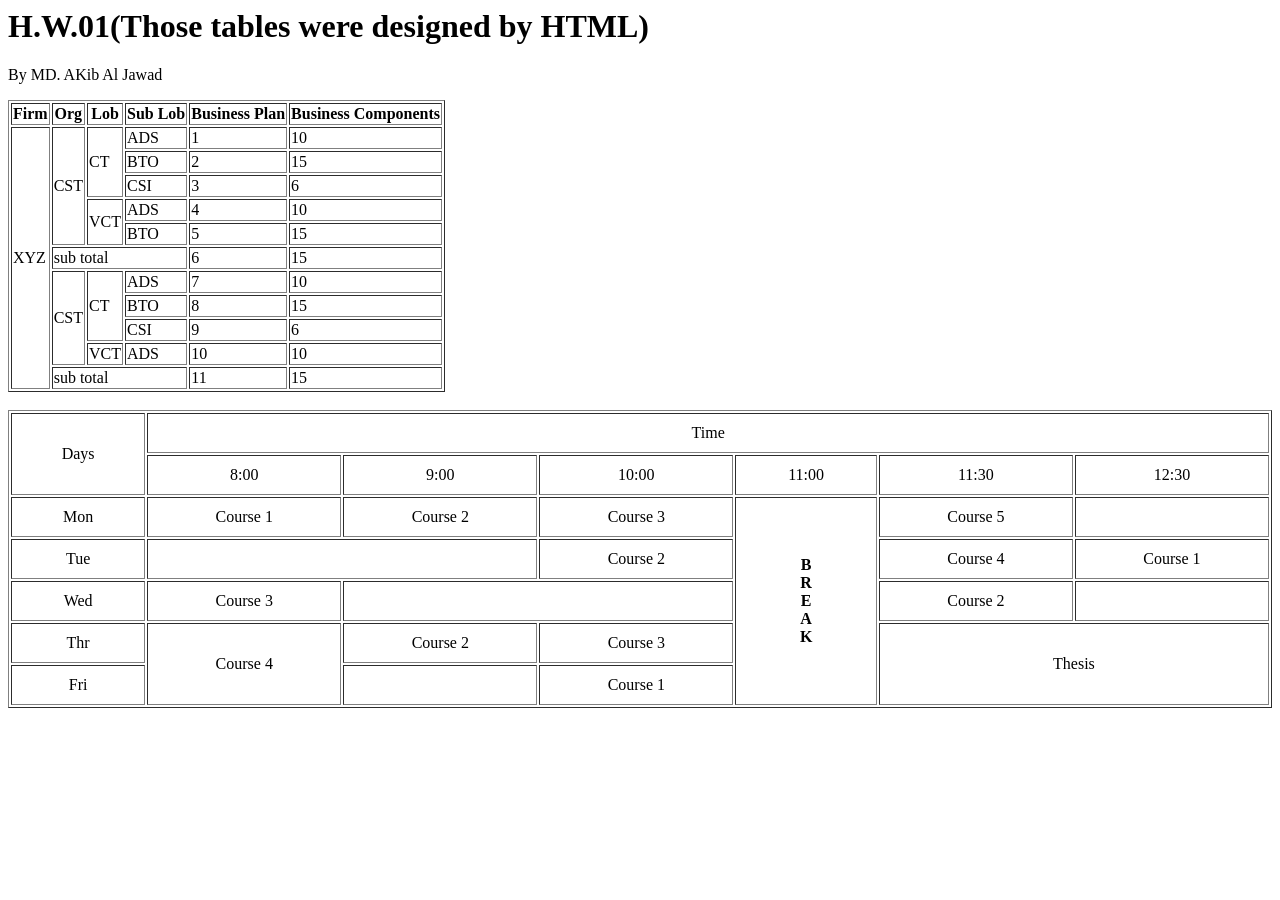
==== index.html @ 5c126ff9 "Add files via upload" ====
<html>
<body>
    <h1>H.W.01(Those tables were designed by HTML)</h1>
    <p>By MD. AKib Al Jawad</p>
    <table border="1">
        <thead>
            <tr>
                <th>Firm</th>
                <th>Org</th>
                <th>Lob</th>
                <th>Sub Lob</th>
                <th>Business Plan</th>
                <th>Business Components</th>


            </tr>
        </thead>

        <tbody>
            <tr>
                <td rowspan="11">XYZ</td>
                <td rowspan="5">CST</td>
                <td rowspan="3">CT</td>
                <td>ADS</td>
                <td>1</td>
                <td>10</td>

            </tr>
            <tr>
                <td>BTO</td>
                <td>2</td>
                <td>15</td>
            </tr>
            <tr>
                <td>CSI</td>
                <td>3</td>
                <td>6</td>
            </tr>
            <tr>
                <td rowspan="2">VCT</td>
                <td>ADS</td>
                <td>4</td>
                <td>10</td>
            </tr>
            <tr>
                <td>BTO</td>
                <td>5</td>
                <td>15</td>
            </tr>
            <tr>
                <td colspan="3">sub total</td>
                <td>6</td>
                <td>15</td>
            </tr>
            <tr>
                <td rowspan="4">CST</td>
                <td rowspan="3">CT</td>
                <td>ADS</td>
                <td>7</td>
                <td>10</td>
            </tr>
            <tr>
                <td>BTO</td>
                <td>8</td>
                <td>15</td>
            </tr>
            <tr>
                <td>CSI</td>
                <td>9</td>
                <td>6</td>
            </tr>
            <tr>
                <td>VCT</td>
                <td>ADS</td>
                <td>10</td>
                <td>10</td>
                </td>
            </tr>
            <tr>
                <td colspan="3">sub total</td>
                <td>11</td>
                <td>15</td>
            </tr>
        </tbody>
    </table>
    <br>


    <table border="1" cellspacing="2" cellpadding="10" style="width:100%; text-align:center;">
 
        <tr>
            <td rowspan="2">Days</td>
            <td colspan="6">Time</td>
        </tr>

        <tr>
            <td>8:00</td>
            <td>9:00</td>
            <td>10:00</td>
            <td>11:00</td>
            <td>11:30</td>
            <td>12:30</td>
        </tr>

         
        <tr>
            <td>Mon</td>
            <td>Course 1</td>
            <td>Course 2</td>
            <td>Course 3</td>
            <td rowspan="5" style="font-weight:bold;">
                B<br>R<br>E<br>A<br>K
            </td>
            <td>Course 5</td>
            <td></td>
        </tr>

       
        <tr>
            <td>Tue</td>
            <td colspan="2"></td>
            <td>Course 2</td>
             
            <td>Course 4</td>
            <td>Course 1</td>
        </tr>
 
        <tr>
            <td>Wed</td>
            <td>Course 3</td>
            <td colspan="2"></td>
            <td>Course 2</td>
            <td></td>
        </tr>

       
        <tr>
            <td>Thr</td>
            <td rowspan="2">Course 4</td>
            <td>Course 2</td>
            <td>Course 3</td>
            <td colspan="2" rowspan="2">Thesis</td>
        </tr>

     
        <tr>
            <td>Fri</td>
            <td></td>
            <td>Course 1</td>
        </tr>


    </table>






    
</body>

</html>
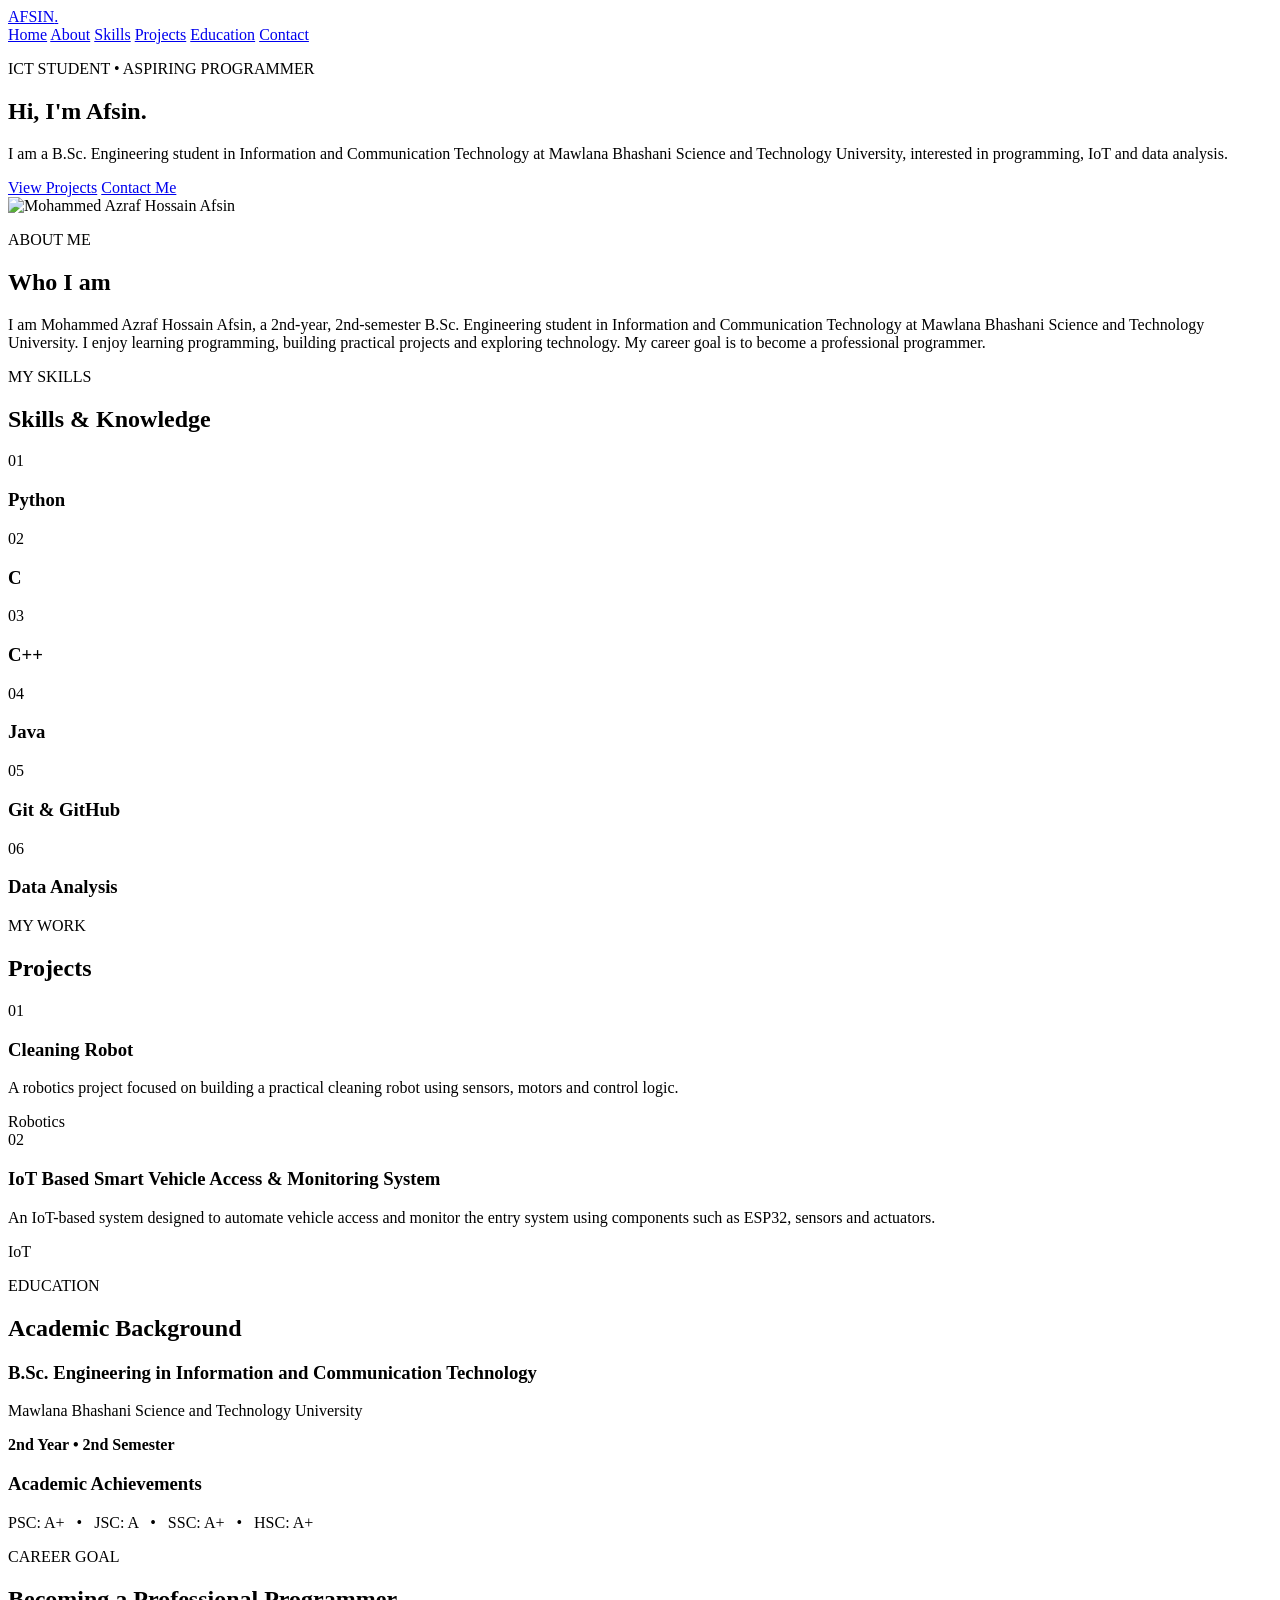
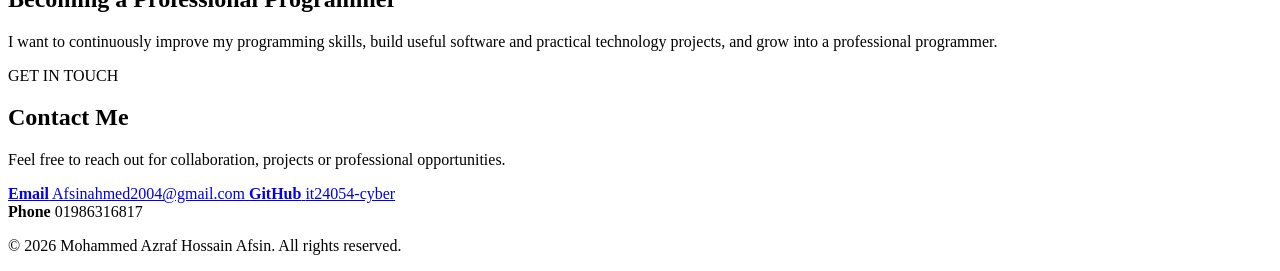
==== commit 1ffbd709: "Add files via upload" ====
--- a/index.html
+++ b/index.html
@@ -1,163 +1,173 @@
-<html>
-<body>
-    <h1>H.W.01(Those tables were designed by HTML)</h1>
-    <p>By MD. AKib Al Jawad</p>
-    <table border="1">
-        <thead>
-            <tr>
-                <th>Firm</th>
-                <th>Org</th>
-                <th>Lob</th>
-                <th>Sub Lob</th>
-                <th>Business Plan</th>
-                <th>Business Components</th>
-
-
-            </tr>
-        </thead>
-
-        <tbody>
-            <tr>
-                <td rowspan="11">XYZ</td>
-                <td rowspan="5">CST</td>
-                <td rowspan="3">CT</td>
-                <td>ADS</td>
-                <td>1</td>
-                <td>10</td>
-
-            </tr>
-            <tr>
-                <td>BTO</td>
-                <td>2</td>
-                <td>15</td>
-            </tr>
-            <tr>
-                <td>CSI</td>
-                <td>3</td>
-                <td>6</td>
-            </tr>
-            <tr>
-                <td rowspan="2">VCT</td>
-                <td>ADS</td>
-                <td>4</td>
-                <td>10</td>
-            </tr>
-            <tr>
-                <td>BTO</td>
-                <td>5</td>
-                <td>15</td>
-            </tr>
-            <tr>
-                <td colspan="3">sub total</td>
-                <td>6</td>
-                <td>15</td>
-            </tr>
-            <tr>
-                <td rowspan="4">CST</td>
-                <td rowspan="3">CT</td>
-                <td>ADS</td>
-                <td>7</td>
-                <td>10</td>
-            </tr>
-            <tr>
-                <td>BTO</td>
-                <td>8</td>
-                <td>15</td>
-            </tr>
-            <tr>
-                <td>CSI</td>
-                <td>9</td>
-                <td>6</td>
-            </tr>
-            <tr>
-                <td>VCT</td>
-                <td>ADS</td>
-                <td>10</td>
-                <td>10</td>
-                </td>
-            </tr>
-            <tr>
-                <td colspan="3">sub total</td>
-                <td>11</td>
-                <td>15</td>
-            </tr>
-        </tbody>
-    </table>
-    <br>
-
-
-    <table border="1" cellspacing="2" cellpadding="10" style="width:100%; text-align:center;">
- 
-        <tr>
-            <td rowspan="2">Days</td>
-            <td colspan="6">Time</td>
-        </tr>
-
-        <tr>
-            <td>8:00</td>
-            <td>9:00</td>
-            <td>10:00</td>
-            <td>11:00</td>
-            <td>11:30</td>
-            <td>12:30</td>
-        </tr>
-
-         
-        <tr>
-            <td>Mon</td>
-            <td>Course 1</td>
-            <td>Course 2</td>
-            <td>Course 3</td>
-            <td rowspan="5" style="font-weight:bold;">
-                B<br>R<br>E<br>A<br>K
-            </td>
-            <td>Course 5</td>
-            <td></td>
-        </tr>
-
-       
-        <tr>
-            <td>Tue</td>
-            <td colspan="2"></td>
-            <td>Course 2</td>
-             
-            <td>Course 4</td>
-            <td>Course 1</td>
-        </tr>
- 
-        <tr>
-            <td>Wed</td>
-            <td>Course 3</td>
-            <td colspan="2"></td>
-            <td>Course 2</td>
-            <td></td>
-        </tr>
-
-       
-        <tr>
-            <td>Thr</td>
-            <td rowspan="2">Course 4</td>
-            <td>Course 2</td>
-            <td>Course 3</td>
-            <td colspan="2" rowspan="2">Thesis</td>
-        </tr>
-
-     
-        <tr>
-            <td>Fri</td>
-            <td></td>
-            <td>Course 1</td>
-        </tr>
-
-
-    </table>
-
-
-
-
-
-
-    
-</body>
-
-</html>+<!DOCTYPE html>
+<html lang="en">
+<head>
+  <meta charset="UTF-8">
+  <meta name="viewport" content="width=device-width, initial-scale=1.0">
+  <meta name="description" content="Portfolio of Mohammed Azraf Hossain Afsin, ICT student and aspiring programmer.">
+  <title>Afsin | ICT Student & Programmer</title>
+  <link rel="stylesheet" href="style.css">
+</head>
+<body>
+
+<header class="navbar">
+  <div class="container nav-content">
+    <a class="logo" href="#home">AFSIN<span>.</span></a>
+    <nav>
+      <a href="#home">Home</a>
+      <a href="#about">About</a>
+      <a href="#skills">Skills</a>
+      <a href="#projects">Projects</a>
+      <a href="#education">Education</a>
+      <a href="#contact">Contact</a>
+    </nav>
+  </div>
+</header>
+
+<main>
+  <section id="home" class="hero">
+    <div class="container hero-grid">
+      <div class="hero-content">
+        <p class="eyebrow">ICT STUDENT • ASPIRING PROGRAMMER</p>
+        <h1>Hi, I'm <span>Afsin</span>.</h1>
+        <p class="hero-text">
+          I am a B.Sc. Engineering student in Information and Communication Technology
+          at Mawlana Bhashani Science and Technology University, interested in programming,
+          IoT and data analysis.
+        </p>
+        <div class="buttons">
+          <a class="btn primary" href="#projects">View Projects</a>
+          <a class="btn secondary" href="#contact">Contact Me</a>
+        </div>
+      </div>
+
+      <div class="profile-card">
+        <img src="images/profile.jpg" alt="Mohammed Azraf Hossain Afsin">
+      </div>
+    </div>
+  </section>
+
+  <section id="about" class="section">
+    <div class="container">
+      <p class="eyebrow">ABOUT ME</p>
+      <h2>Who I am</h2>
+      <p class="section-text">
+        I am Mohammed Azraf Hossain Afsin, a 2nd-year, 2nd-semester B.Sc. Engineering
+        student in Information and Communication Technology at Mawlana Bhashani Science
+        and Technology University. I enjoy learning programming, building practical
+        projects and exploring technology. My career goal is to become a professional programmer.
+      </p>
+    </div>
+  </section>
+
+  <section id="skills" class="section alt">
+    <div class="container">
+      <p class="eyebrow">MY SKILLS</p>
+      <h2>Skills & Knowledge</h2>
+      <div class="skills-grid">
+        <div class="skill-card"><span>01</span><h3>Python</h3></div>
+        <div class="skill-card"><span>02</span><h3>C</h3></div>
+        <div class="skill-card"><span>03</span><h3>C++</h3></div>
+        <div class="skill-card"><span>04</span><h3>Java</h3></div>
+        <div class="skill-card"><span>05</span><h3>Git & GitHub</h3></div>
+        <div class="skill-card"><span>06</span><h3>Data Analysis</h3></div>
+      </div>
+    </div>
+  </section>
+
+  <section id="projects" class="section">
+    <div class="container">
+      <p class="eyebrow">MY WORK</p>
+      <h2>Projects</h2>
+
+      <div class="project-grid">
+        <article class="project-card">
+          <div class="project-number">01</div>
+          <h3>Cleaning Robot</h3>
+          <p>
+            A robotics project focused on building a practical cleaning robot
+            using sensors, motors and control logic.
+          </p>
+          <span class="tag">Robotics</span>
+        </article>
+
+        <article class="project-card">
+          <div class="project-number">02</div>
+          <h3>IoT Based Smart Vehicle Access & Monitoring System</h3>
+          <p>
+            An IoT-based system designed to automate vehicle access and monitor
+            the entry system using components such as ESP32, sensors and actuators.
+          </p>
+          <span class="tag">IoT</span>
+        </article>
+      </div>
+    </div>
+  </section>
+
+  <section id="education" class="section alt">
+    <div class="container">
+      <p class="eyebrow">EDUCATION</p>
+      <h2>Academic Background</h2>
+
+      <div class="timeline">
+        <div class="timeline-item">
+          <div class="timeline-dot"></div>
+          <h3>B.Sc. Engineering in Information and Communication Technology</h3>
+          <p>Mawlana Bhashani Science and Technology University</p>
+          <strong>2nd Year • 2nd Semester</strong>
+        </div>
+
+        <div class="timeline-item">
+          <div class="timeline-dot"></div>
+          <h3>Academic Achievements</h3>
+          <p>PSC: A+ &nbsp; • &nbsp; JSC: A &nbsp; • &nbsp; SSC: A+ &nbsp; • &nbsp; HSC: A+</p>
+        </div>
+      </div>
+    </div>
+  </section>
+
+  <section class="section goal-section">
+    <div class="container goal-box">
+      <p class="eyebrow">CAREER GOAL</p>
+      <h2>Becoming a Professional Programmer</h2>
+      <p>
+        I want to continuously improve my programming skills, build useful software
+        and practical technology projects, and grow into a professional programmer.
+      </p>
+    </div>
+  </section>
+
+  <section id="contact" class="section contact">
+    <div class="container">
+      <p class="eyebrow">GET IN TOUCH</p>
+      <h2>Contact Me</h2>
+      <p class="section-text">
+        Feel free to reach out for collaboration, projects or professional opportunities.
+      </p>
+
+      <div class="contact-grid">
+        <a class="contact-card" href="mailto:Afsinahmed2004@gmail.com">
+          <strong>Email</strong>
+          <span>Afsinahmed2004@gmail.com</span>
+        </a>
+
+        <a class="contact-card" href="https://github.com/it24054-cyber" target="_blank" rel="noopener">
+          <strong>GitHub</strong>
+          <span>it24054-cyber</span>
+        </a>
+
+        <div class="contact-card">
+          <strong>Phone</strong>
+          <span>01986316817</span>
+        </div>
+      </div>
+    </div>
+  </section>
+</main>
+
+<footer>
+  <p>© 2026 Mohammed Azraf Hossain Afsin. All rights reserved.</p>
+</footer>
+
+<script src="script.js"></script>
+</body>
+</html>
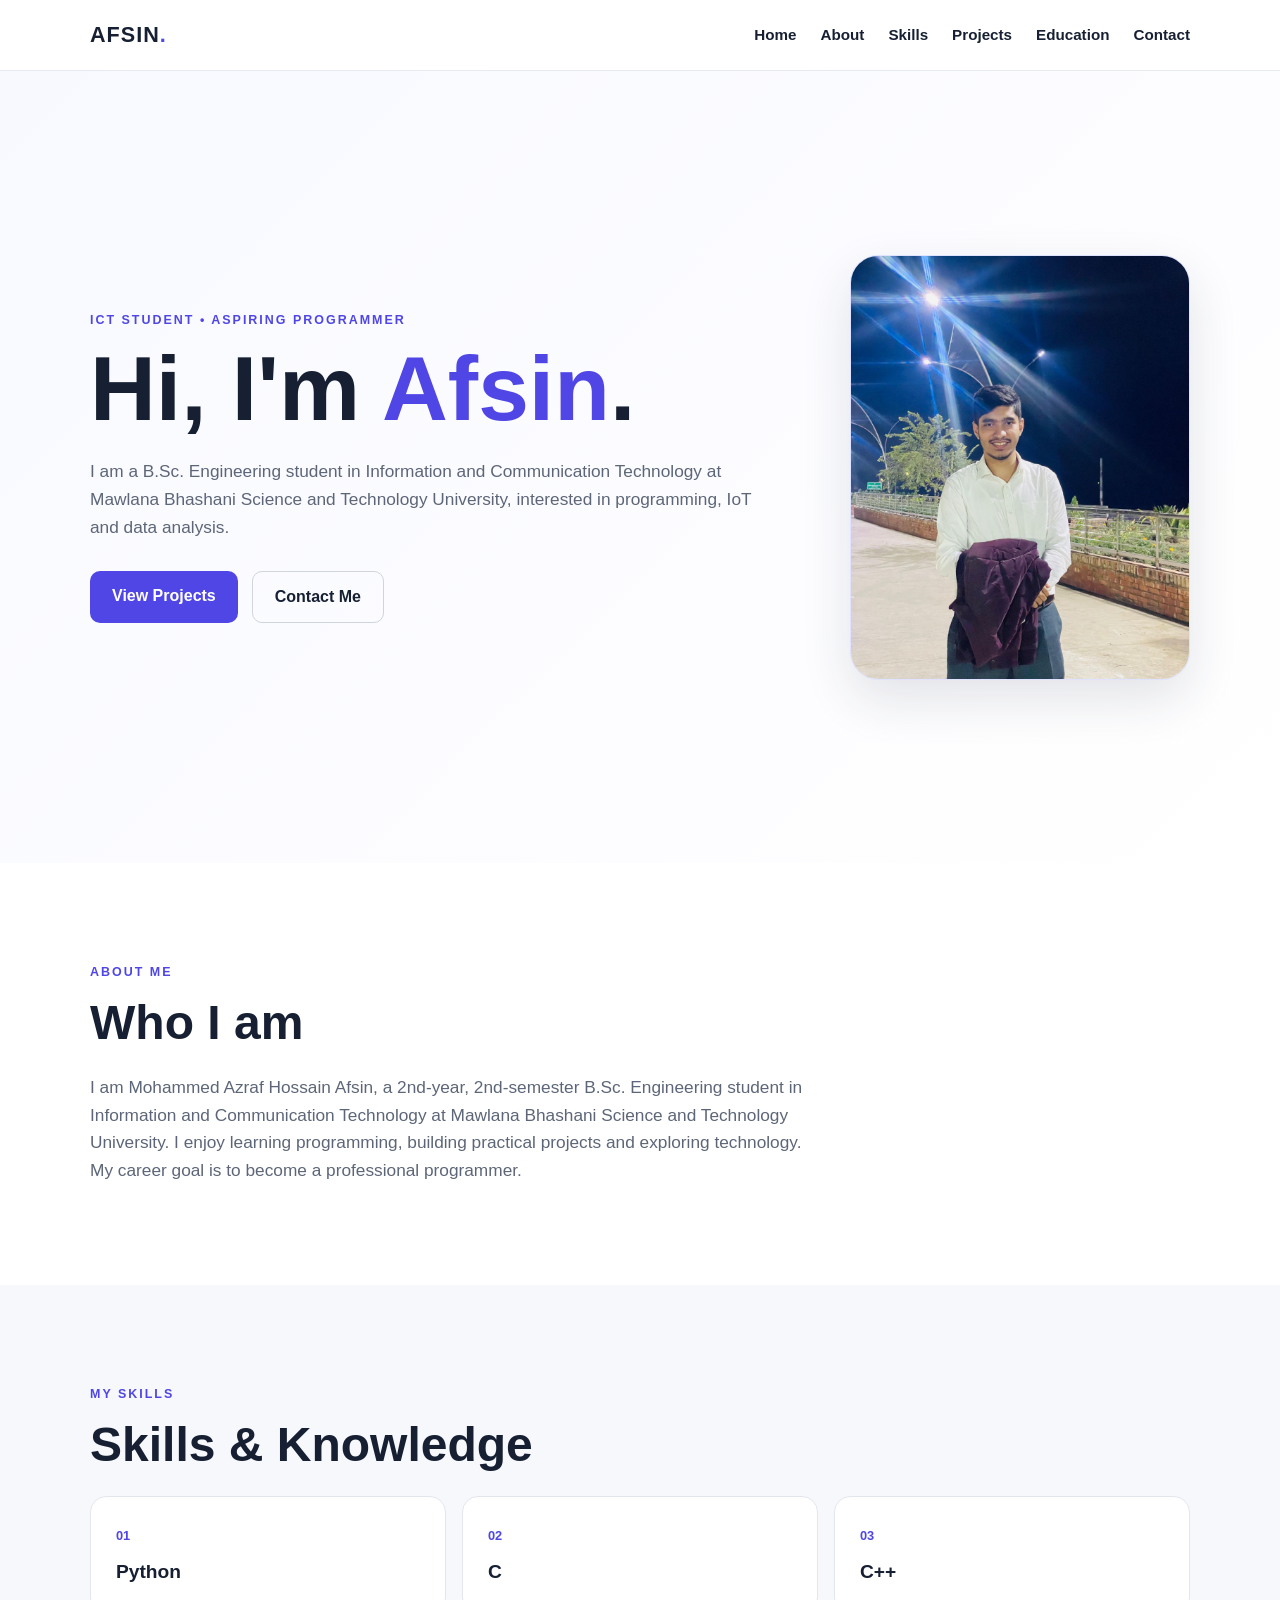
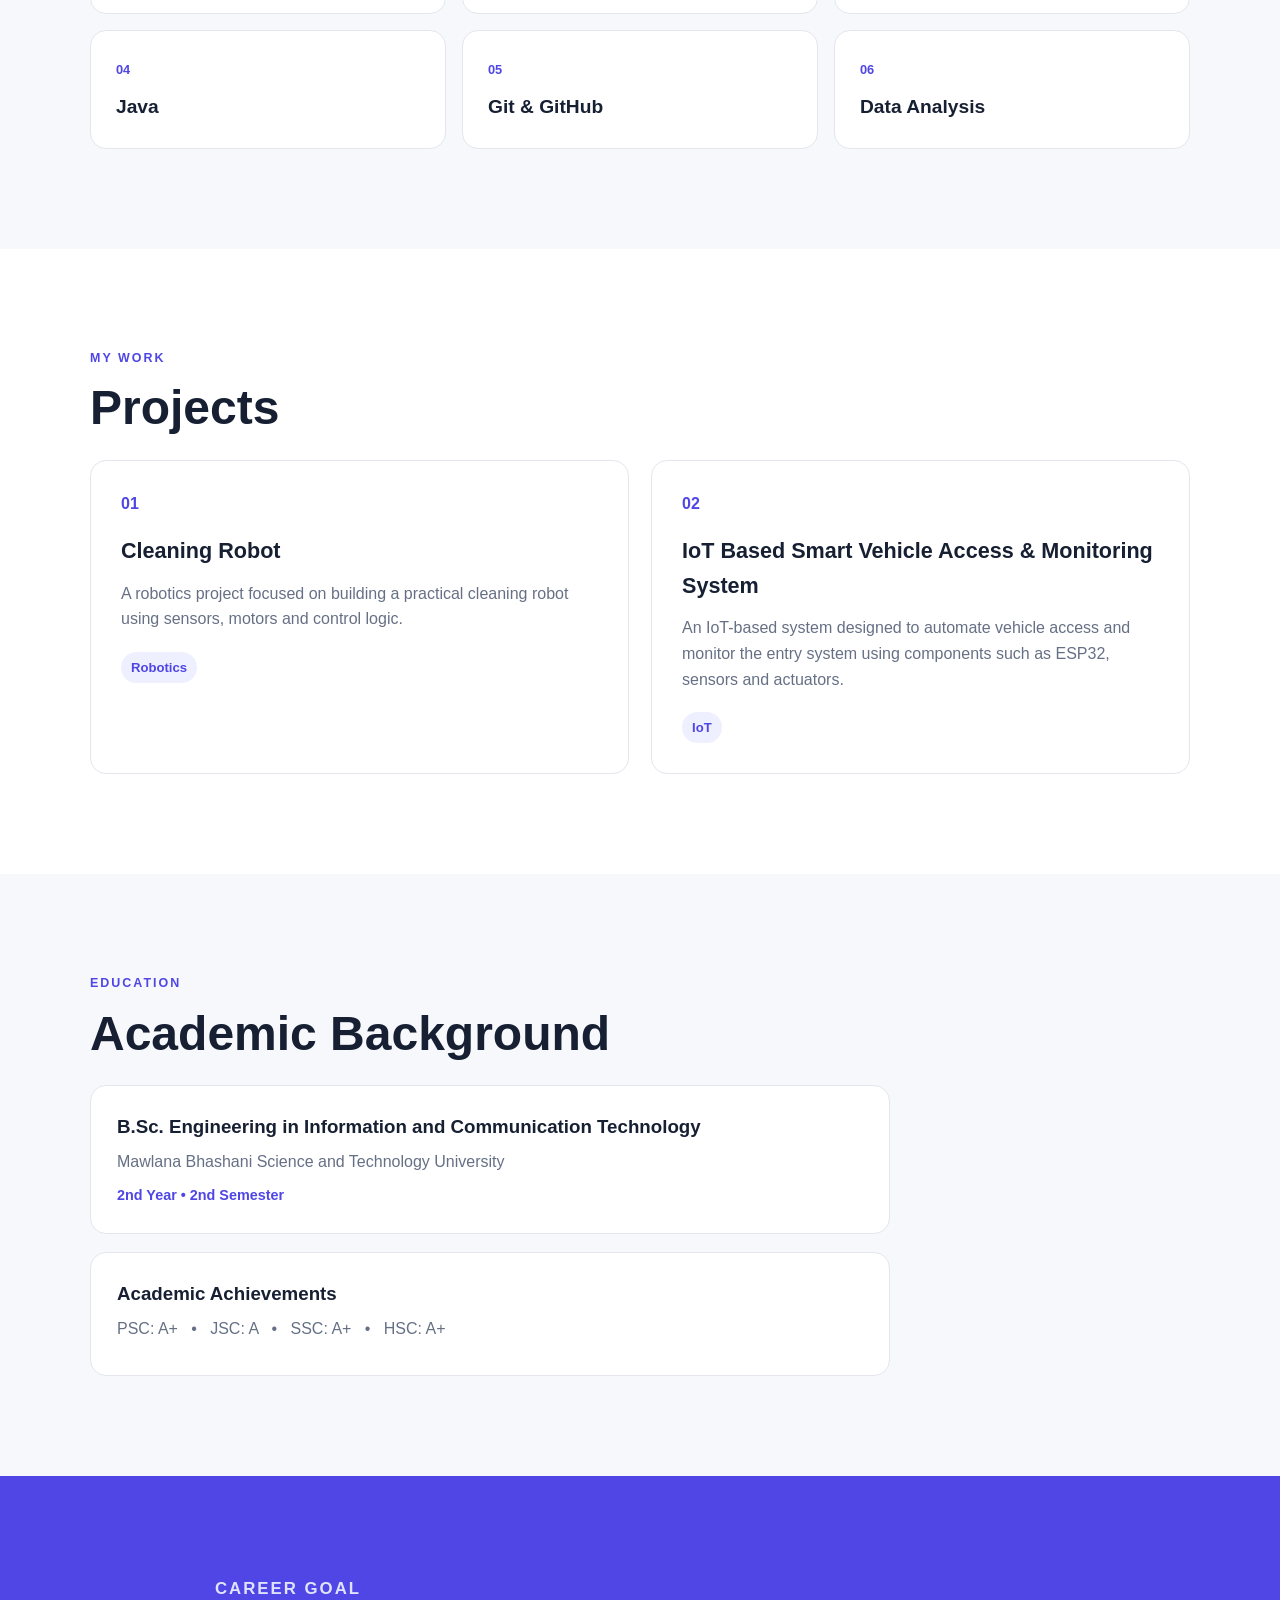
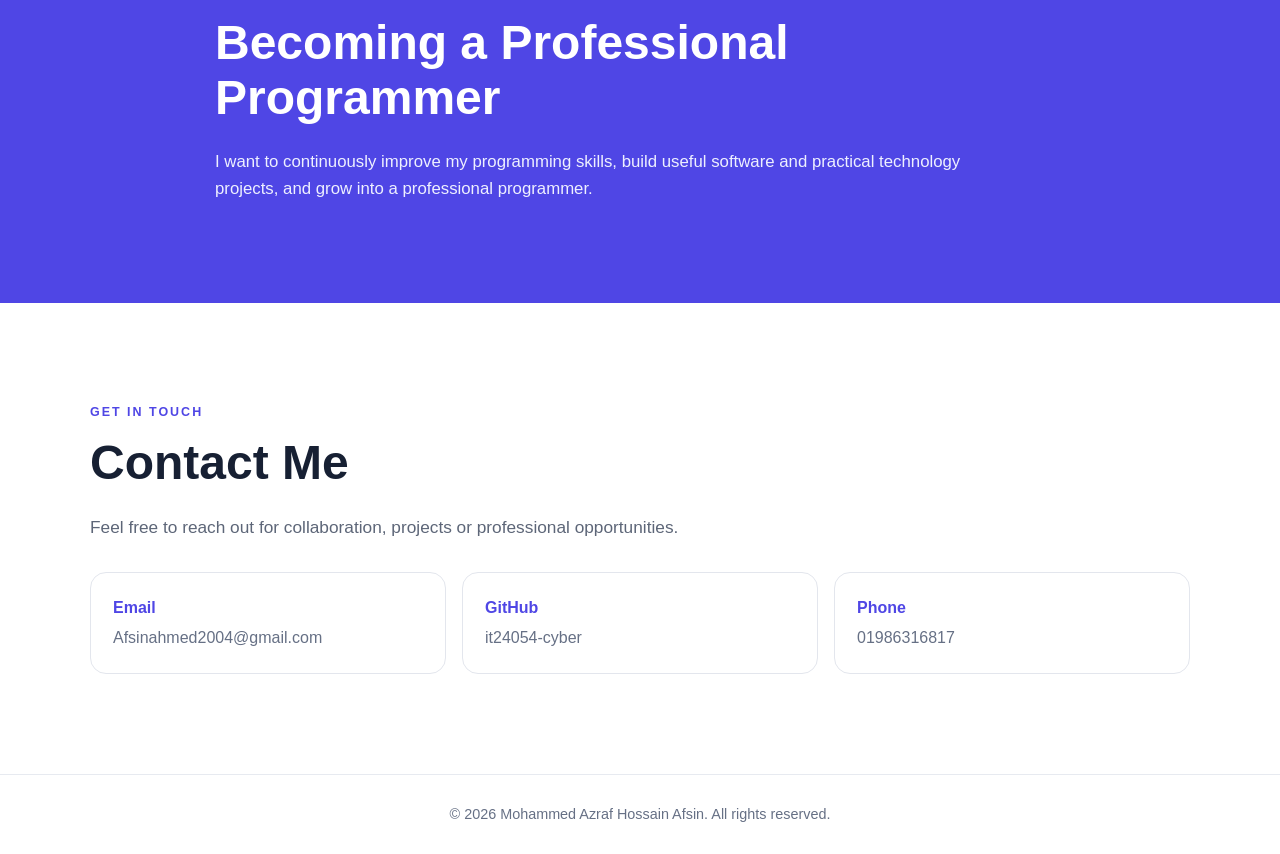
==== commit 36f5009f: "Refactor index.html for improved structure and content Updated the structure and content of the inde" ====
--- a/index.html
+++ b/index.html
@@ -1,173 +1,443 @@
 <!DOCTYPE html>
 <html lang="en">
+
 <head>
   <meta charset="UTF-8">
   <meta name="viewport" content="width=device-width, initial-scale=1.0">
-  <meta name="description" content="Portfolio of Mohammed Azraf Hossain Afsin, ICT student and aspiring programmer.">
+
+  <meta name="description"
+    content="Portfolio of Mohammed Azraf Hossain Afsin, ICT student and aspiring programmer.">
+
   <title>Afsin | ICT Student & Programmer</title>
-  <link rel="stylesheet" href="style.css">
+
+  <!-- CSS -->
+  <link rel="stylesheet" href="Portfolio/style.css">
 </head>
+
 <body>
 
-<header class="navbar">
-  <div class="container nav-content">
-    <a class="logo" href="#home">AFSIN<span>.</span></a>
-    <nav>
-      <a href="#home">Home</a>
-      <a href="#about">About</a>
-      <a href="#skills">Skills</a>
-      <a href="#projects">Projects</a>
-      <a href="#education">Education</a>
-      <a href="#contact">Contact</a>
-    </nav>
-  </div>
-</header>
-
-<main>
-  <section id="home" class="hero">
-    <div class="container hero-grid">
-      <div class="hero-content">
-        <p class="eyebrow">ICT STUDENT • ASPIRING PROGRAMMER</p>
-        <h1>Hi, I'm <span>Afsin</span>.</h1>
-        <p class="hero-text">
-          I am a B.Sc. Engineering student in Information and Communication Technology
-          at Mawlana Bhashani Science and Technology University, interested in programming,
-          IoT and data analysis.
-        </p>
-        <div class="buttons">
-          <a class="btn primary" href="#projects">View Projects</a>
-          <a class="btn secondary" href="#contact">Contact Me</a>
-        </div>
-      </div>
-
-      <div class="profile-card">
-        <img src="images/profile.jpg" alt="Mohammed Azraf Hossain Afsin">
-      </div>
+  <!-- ================= NAVIGATION ================= -->
+
+  <header class="navbar">
+
+    <div class="container nav-content">
+
+      <a class="logo" href="#home">
+        AFSIN<span>.</span>
+      </a>
+
+      <nav>
+        <a href="#home">Home</a>
+        <a href="#about">About</a>
+        <a href="#skills">Skills</a>
+        <a href="#projects">Projects</a>
+        <a href="#education">Education</a>
+        <a href="#contact">Contact</a>
+      </nav>
+
     </div>
-  </section>
-
-  <section id="about" class="section">
-    <div class="container">
-      <p class="eyebrow">ABOUT ME</p>
-      <h2>Who I am</h2>
-      <p class="section-text">
-        I am Mohammed Azraf Hossain Afsin, a 2nd-year, 2nd-semester B.Sc. Engineering
-        student in Information and Communication Technology at Mawlana Bhashani Science
-        and Technology University. I enjoy learning programming, building practical
-        projects and exploring technology. My career goal is to become a professional programmer.
-      </p>
-    </div>
-  </section>
-
-  <section id="skills" class="section alt">
-    <div class="container">
-      <p class="eyebrow">MY SKILLS</p>
-      <h2>Skills & Knowledge</h2>
-      <div class="skills-grid">
-        <div class="skill-card"><span>01</span><h3>Python</h3></div>
-        <div class="skill-card"><span>02</span><h3>C</h3></div>
-        <div class="skill-card"><span>03</span><h3>C++</h3></div>
-        <div class="skill-card"><span>04</span><h3>Java</h3></div>
-        <div class="skill-card"><span>05</span><h3>Git & GitHub</h3></div>
-        <div class="skill-card"><span>06</span><h3>Data Analysis</h3></div>
-      </div>
-    </div>
-  </section>
-
-  <section id="projects" class="section">
-    <div class="container">
-      <p class="eyebrow">MY WORK</p>
-      <h2>Projects</h2>
-
-      <div class="project-grid">
-        <article class="project-card">
-          <div class="project-number">01</div>
-          <h3>Cleaning Robot</h3>
-          <p>
-            A robotics project focused on building a practical cleaning robot
-            using sensors, motors and control logic.
+
+  </header>
+
+
+  <!-- ================= MAIN ================= -->
+
+  <main>
+
+    <!-- ================= HOME ================= -->
+
+    <section id="home" class="hero">
+
+      <div class="container hero-grid">
+
+        <div class="hero-content">
+
+          <p class="eyebrow">
+            ICT STUDENT • ASPIRING PROGRAMMER
           </p>
-          <span class="tag">Robotics</span>
-        </article>
-
-        <article class="project-card">
-          <div class="project-number">02</div>
-          <h3>IoT Based Smart Vehicle Access & Monitoring System</h3>
-          <p>
-            An IoT-based system designed to automate vehicle access and monitor
-            the entry system using components such as ESP32, sensors and actuators.
+
+          <h1>
+            Hi, I'm <span>Afsin</span>.
+          </h1>
+
+          <p class="hero-text">
+            I am a B.Sc. Engineering student in Information and
+            Communication Technology at Mawlana Bhashani Science
+            and Technology University, interested in programming,
+            IoT and data analysis.
           </p>
-          <span class="tag">IoT</span>
-        </article>
-      </div>
-    </div>
-  </section>
-
-  <section id="education" class="section alt">
-    <div class="container">
-      <p class="eyebrow">EDUCATION</p>
-      <h2>Academic Background</h2>
-
-      <div class="timeline">
-        <div class="timeline-item">
-          <div class="timeline-dot"></div>
-          <h3>B.Sc. Engineering in Information and Communication Technology</h3>
-          <p>Mawlana Bhashani Science and Technology University</p>
-          <strong>2nd Year • 2nd Semester</strong>
-        </div>
-
-        <div class="timeline-item">
-          <div class="timeline-dot"></div>
-          <h3>Academic Achievements</h3>
-          <p>PSC: A+ &nbsp; • &nbsp; JSC: A &nbsp; • &nbsp; SSC: A+ &nbsp; • &nbsp; HSC: A+</p>
-        </div>
-      </div>
-    </div>
-  </section>
-
-  <section class="section goal-section">
-    <div class="container goal-box">
-      <p class="eyebrow">CAREER GOAL</p>
-      <h2>Becoming a Professional Programmer</h2>
-      <p>
-        I want to continuously improve my programming skills, build useful software
-        and practical technology projects, and grow into a professional programmer.
-      </p>
-    </div>
-  </section>
-
-  <section id="contact" class="section contact">
-    <div class="container">
-      <p class="eyebrow">GET IN TOUCH</p>
-      <h2>Contact Me</h2>
-      <p class="section-text">
-        Feel free to reach out for collaboration, projects or professional opportunities.
-      </p>
-
-      <div class="contact-grid">
-        <a class="contact-card" href="mailto:Afsinahmed2004@gmail.com">
-          <strong>Email</strong>
-          <span>Afsinahmed2004@gmail.com</span>
-        </a>
-
-        <a class="contact-card" href="https://github.com/it24054-cyber" target="_blank" rel="noopener">
-          <strong>GitHub</strong>
-          <span>it24054-cyber</span>
-        </a>
-
-        <div class="contact-card">
-          <strong>Phone</strong>
-          <span>01986316817</span>
-        </div>
-      </div>
-    </div>
-  </section>
-</main>
-
-<footer>
-  <p>© 2026 Mohammed Azraf Hossain Afsin. All rights reserved.</p>
-</footer>
-
-<script src="script.js"></script>
+
+          <div class="buttons">
+
+            <a class="btn primary" href="#projects">
+              View Projects
+            </a>
+
+            <a class="btn secondary" href="#contact">
+              Contact Me
+            </a>
+
+          </div>
+
+        </div>
+
+
+        <!-- Profile Image -->
+
+        <div class="profile-card">
+
+          <img
+            src="Portfolio/profile.jpg"
+            alt="Mohammed Azraf Hossain Afsin">
+
+        </div>
+
+      </div>
+
+    </section>
+
+
+    <!-- ================= ABOUT ================= -->
+
+    <section id="about" class="section">
+
+      <div class="container">
+
+        <p class="eyebrow">
+          ABOUT ME
+        </p>
+
+        <h2>
+          Who I am
+        </h2>
+
+        <p class="section-text">
+          I am Mohammed Azraf Hossain Afsin, a 2nd-year,
+          2nd-semester B.Sc. Engineering student in Information
+          and Communication Technology at Mawlana Bhashani Science
+          and Technology University.
+
+          I enjoy learning programming, building practical projects
+          and exploring technology. My career goal is to become a
+          professional programmer.
+        </p>
+
+      </div>
+
+    </section>
+
+
+    <!-- ================= SKILLS ================= -->
+
+    <section id="skills" class="section alt">
+
+      <div class="container">
+
+        <p class="eyebrow">
+          MY SKILLS
+        </p>
+
+        <h2>
+          Skills & Knowledge
+        </h2>
+
+        <div class="skills-grid">
+
+          <div class="skill-card">
+            <span>01</span>
+            <h3>Python</h3>
+          </div>
+
+          <div class="skill-card">
+            <span>02</span>
+            <h3>C</h3>
+          </div>
+
+          <div class="skill-card">
+            <span>03</span>
+            <h3>C++</h3>
+          </div>
+
+          <div class="skill-card">
+            <span>04</span>
+            <h3>Java</h3>
+          </div>
+
+          <div class="skill-card">
+            <span>05</span>
+            <h3>Git & GitHub</h3>
+          </div>
+
+          <div class="skill-card">
+            <span>06</span>
+            <h3>Data Analysis</h3>
+          </div>
+
+        </div>
+
+      </div>
+
+    </section>
+
+
+    <!-- ================= PROJECTS ================= -->
+
+    <section id="projects" class="section">
+
+      <div class="container">
+
+        <p class="eyebrow">
+          MY WORK
+        </p>
+
+        <h2>
+          Projects
+        </h2>
+
+        <div class="project-grid">
+
+          <!-- Project 01 -->
+
+          <article class="project-card">
+
+            <div class="project-number">
+              01
+            </div>
+
+            <h3>
+              Cleaning Robot
+            </h3>
+
+            <p>
+              A robotics project focused on building a practical
+              cleaning robot using sensors, motors and control logic.
+            </p>
+
+            <span class="tag">
+              Robotics
+            </span>
+
+          </article>
+
+
+          <!-- Project 02 -->
+
+          <article class="project-card">
+
+            <div class="project-number">
+              02
+            </div>
+
+            <h3>
+              IoT Based Smart Vehicle Access & Monitoring System
+            </h3>
+
+            <p>
+              An IoT-based system designed to automate vehicle access
+              and monitor the entry system using components such as
+              ESP32, sensors and actuators.
+            </p>
+
+            <span class="tag">
+              IoT
+            </span>
+
+          </article>
+
+        </div>
+
+      </div>
+
+    </section>
+
+
+    <!-- ================= EDUCATION ================= -->
+
+    <section id="education" class="section alt">
+
+      <div class="container">
+
+        <p class="eyebrow">
+          EDUCATION
+        </p>
+
+        <h2>
+          Academic Background
+        </h2>
+
+        <div class="timeline">
+
+          <!-- University -->
+
+          <div class="timeline-item">
+
+            <div class="timeline-dot"></div>
+
+            <h3>
+              B.Sc. Engineering in Information and
+              Communication Technology
+            </h3>
+
+            <p>
+              Mawlana Bhashani Science and Technology University
+            </p>
+
+            <strong>
+              2nd Year • 2nd Semester
+            </strong>
+
+          </div>
+
+
+          <!-- Academic Achievements -->
+
+          <div class="timeline-item">
+
+            <div class="timeline-dot"></div>
+
+            <h3>
+              Academic Achievements
+            </h3>
+
+            <p>
+              PSC: A+
+              &nbsp; • &nbsp;
+              JSC: A
+              &nbsp; • &nbsp;
+              SSC: A+
+              &nbsp; • &nbsp;
+              HSC: A+
+            </p>
+
+          </div>
+
+        </div>
+
+      </div>
+
+    </section>
+
+
+    <!-- ================= CAREER GOAL ================= -->
+
+    <section class="section goal-section">
+
+      <div class="container goal-box">
+
+        <p class="eyebrow">
+          CAREER GOAL
+        </p>
+
+        <h2>
+          Becoming a Professional Programmer
+        </h2>
+
+        <p>
+          I want to continuously improve my programming skills,
+          build useful software and practical technology projects,
+          and grow into a professional programmer.
+        </p>
+
+      </div>
+
+    </section>
+
+
+    <!-- ================= CONTACT ================= -->
+
+    <section id="contact" class="section contact">
+
+      <div class="container">
+
+        <p class="eyebrow">
+          GET IN TOUCH
+        </p>
+
+        <h2>
+          Contact Me
+        </h2>
+
+        <p class="section-text">
+          Feel free to reach out for collaboration, projects
+          or professional opportunities.
+        </p>
+
+        <div class="contact-grid">
+
+          <!-- Email -->
+
+          <a
+            class="contact-card"
+            href="mailto:Afsinahmed2004@gmail.com">
+
+            <strong>
+              Email
+            </strong>
+
+            <span>
+              Afsinahmed2004@gmail.com
+            </span>
+
+          </a>
+
+
+          <!-- GitHub -->
+
+          <a
+            class="contact-card"
+            href="https://github.com/it24054-cyber"
+            target="_blank"
+            rel="noopener noreferrer">
+
+            <strong>
+              GitHub
+            </strong>
+
+            <span>
+              it24054-cyber
+            </span>
+
+          </a>
+
+
+          <!-- Phone -->
+
+          <div class="contact-card">
+
+            <strong>
+              Phone
+            </strong>
+
+            <span>
+              01986316817
+            </span>
+
+          </div>
+
+        </div>
+
+      </div>
+
+    </section>
+
+  </main>
+
+
+  <!-- ================= FOOTER ================= -->
+
+  <footer>
+
+    <p>
+      © 2026 Mohammed Azraf Hossain Afsin. All rights reserved.
+    </p>
+
+  </footer>
+
+
+  <!-- JavaScript -->
+
+  <script src="Portfolio/script.js"></script>
+
 </body>
+
 </html>
--- a/Portfolio/style.css
+++ b/Portfolio/style.css
@@ -0,0 +1,342 @@
+* {
+  box-sizing: border-box;
+  margin: 0;
+  padding: 0;
+}
+
+html {
+  scroll-behavior: smooth;
+}
+
+body {
+  font-family: Arial, Helvetica, sans-serif;
+  color: #172033;
+  background: #ffffff;
+  line-height: 1.6;
+}
+
+a {
+  color: inherit;
+  text-decoration: none;
+}
+
+.container {
+  width: min(1100px, 90%);
+  margin: 0 auto;
+}
+
+.navbar {
+  position: sticky;
+  top: 0;
+  z-index: 20;
+  background: rgba(255,255,255,.95);
+  border-bottom: 1px solid #e7eaf0;
+  backdrop-filter: blur(10px);
+}
+
+.nav-content {
+  min-height: 70px;
+  display: flex;
+  align-items: center;
+  justify-content: space-between;
+}
+
+.logo {
+  font-size: 1.35rem;
+  font-weight: 800;
+  letter-spacing: 1px;
+}
+
+.logo span,
+.hero h1 span {
+  color: #4f46e5;
+}
+
+nav {
+  display: flex;
+  gap: 24px;
+}
+
+nav a {
+  font-size: .95rem;
+  font-weight: 600;
+}
+
+nav a:hover {
+  color: #4f46e5;
+}
+
+.hero {
+  min-height: 88vh;
+  display: flex;
+  align-items: center;
+  background: linear-gradient(135deg, #f8f9ff, #ffffff);
+}
+
+.hero-grid {
+  display: grid;
+  grid-template-columns: 1.3fr .7fr;
+  gap: 70px;
+  align-items: center;
+}
+
+.eyebrow {
+  color: #4f46e5;
+  font-size: .78rem;
+  font-weight: 800;
+  letter-spacing: 2px;
+  margin-bottom: 12px;
+}
+
+h1 {
+  font-size: clamp(3rem, 8vw, 5.7rem);
+  line-height: 1;
+  margin-bottom: 24px;
+}
+
+h2 {
+  font-size: clamp(2rem, 5vw, 3rem);
+  line-height: 1.15;
+  margin-bottom: 24px;
+}
+
+.hero-text,
+.section-text {
+  max-width: 720px;
+  color: #5d6678;
+  font-size: 1.08rem;
+}
+
+.buttons {
+  display: flex;
+  gap: 14px;
+  margin-top: 30px;
+  flex-wrap: wrap;
+}
+
+.btn {
+  padding: 12px 22px;
+  border-radius: 10px;
+  font-weight: 700;
+  display: inline-block;
+}
+
+.primary {
+  background: #4f46e5;
+  color: white;
+}
+
+.secondary {
+  border: 1px solid #cfd4df;
+}
+
+.profile-card {
+  width: min(340px, 100%);
+  aspect-ratio: 4 / 5;
+  margin-left: auto;
+  border-radius: 28px;
+  overflow: hidden;
+  background: #eef0ff;
+  border: 1px solid #dfe3ff;
+  box-shadow: 0 20px 50px rgba(31, 41, 55, .12);
+}
+
+.profile-card img {
+  width: 100%;
+  height: 100%;
+  object-fit: cover;
+  object-position: center 35%;
+}
+
+.section {
+  padding: 100px 0;
+}
+
+.alt {
+  background: #f7f8fc;
+}
+
+.skills-grid {
+  display: grid;
+  grid-template-columns: repeat(3, 1fr);
+  gap: 16px;
+}
+
+.skill-card {
+  padding: 25px;
+  border: 1px solid #e3e6ed;
+  border-radius: 16px;
+  background: white;
+}
+
+.skill-card span {
+  color: #4f46e5;
+  font-size: .8rem;
+  font-weight: 800;
+}
+
+.skill-card h3 {
+  margin-top: 10px;
+  font-size: 1.2rem;
+}
+
+.project-grid {
+  display: grid;
+  grid-template-columns: repeat(2, 1fr);
+  gap: 22px;
+}
+
+.project-card {
+  padding: 30px;
+  border: 1px solid #e3e6ed;
+  border-radius: 16px;
+  background: white;
+  transition: transform .2s ease, box-shadow .2s ease;
+}
+
+.project-card:hover {
+  transform: translateY(-5px);
+  box-shadow: 0 15px 35px rgba(31, 41, 55, .09);
+}
+
+.project-number {
+  color: #4f46e5;
+  font-weight: 800;
+  margin-bottom: 18px;
+}
+
+.project-card h3 {
+  font-size: 1.35rem;
+  margin-bottom: 12px;
+}
+
+.project-card p {
+  color: #667085;
+  margin-bottom: 20px;
+}
+
+.tag {
+  display: inline-block;
+  padding: 5px 10px;
+  border-radius: 999px;
+  background: #eef0ff;
+  color: #4f46e5;
+  font-size: .82rem;
+  font-weight: 700;
+}
+
+.timeline {
+  display: grid;
+  gap: 18px;
+  max-width: 800px;
+}
+
+.timeline-item {
+  position: relative;
+  padding: 26px;
+  border: 1px solid #e3e6ed;
+  border-radius: 16px;
+  background: white;
+}
+
+.timeline-item p {
+  color: #667085;
+  margin: 7px 0;
+}
+
+.timeline-item strong {
+  color: #4f46e5;
+  font-size: .9rem;
+}
+
+.goal-section {
+  background: #4f46e5;
+  color: white;
+}
+
+.goal-box {
+  max-width: 850px;
+}
+
+.goal-box .eyebrow {
+  color: #dfe3ff;
+}
+
+.goal-box p {
+  color: #eef0ff;
+  font-size: 1.05rem;
+  max-width: 750px;
+}
+
+.contact-grid {
+  display: grid;
+  grid-template-columns: repeat(3, 1fr);
+  gap: 16px;
+  margin-top: 30px;
+}
+
+.contact-card {
+  padding: 22px;
+  border: 1px solid #e3e6ed;
+  border-radius: 16px;
+  display: flex;
+  flex-direction: column;
+  gap: 5px;
+}
+
+.contact-card strong {
+  color: #4f46e5;
+}
+
+.contact-card span {
+  color: #667085;
+  overflow-wrap: anywhere;
+}
+
+footer {
+  padding: 28px 5%;
+  text-align: center;
+  color: #667085;
+  border-top: 1px solid #e7eaf0;
+  font-size: .9rem;
+}
+
+@media (max-width: 800px) {
+  nav {
+    gap: 12px;
+  }
+
+  nav a {
+    font-size: .82rem;
+  }
+
+  .hero-grid,
+  .project-grid {
+    grid-template-columns: 1fr;
+  }
+
+  .profile-card {
+    margin: 0 auto;
+    width: min(300px, 75vw);
+  }
+
+  .skills-grid,
+  .contact-grid {
+    grid-template-columns: repeat(2, 1fr);
+  }
+}
+
+@media (max-width: 520px) {
+  nav {
+    display: none;
+  }
+
+  .skills-grid,
+  .contact-grid {
+    grid-template-columns: 1fr;
+  }
+
+  .section {
+    padding: 75px 0;
+  }
+}
